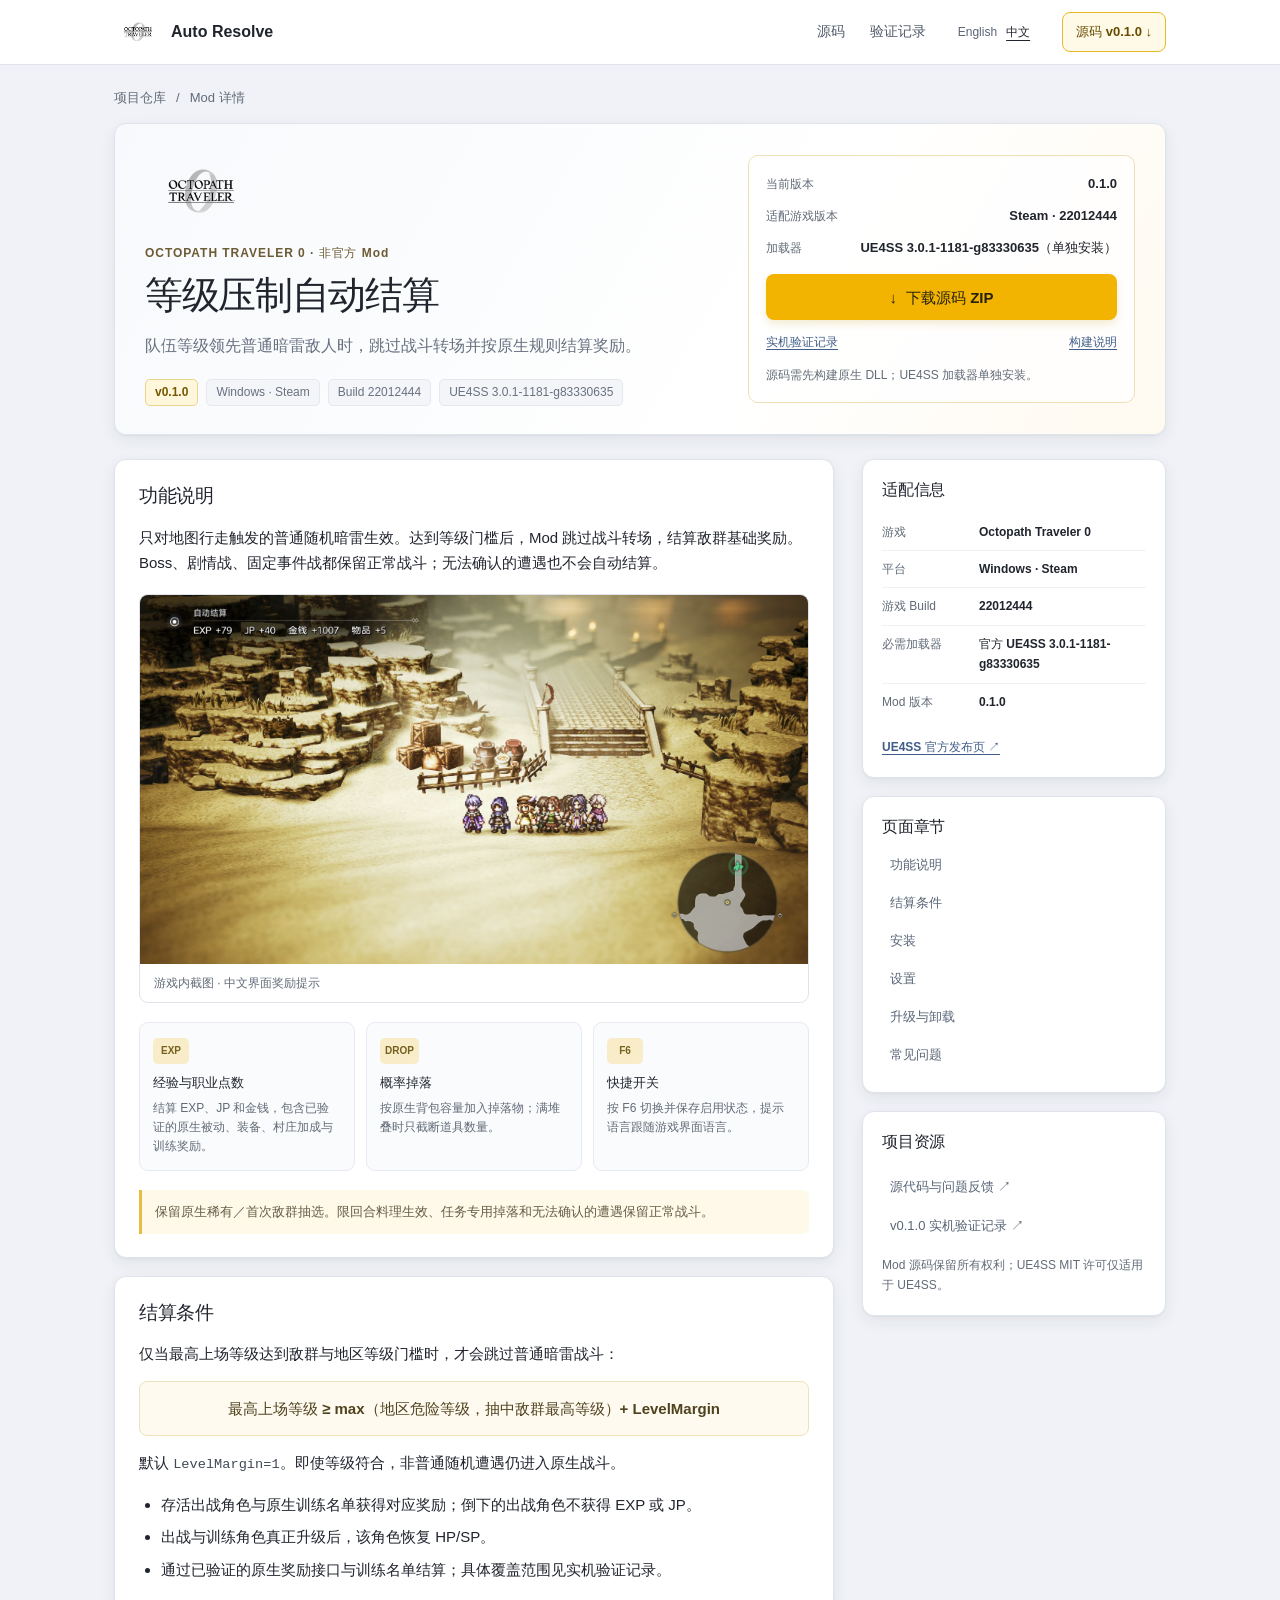
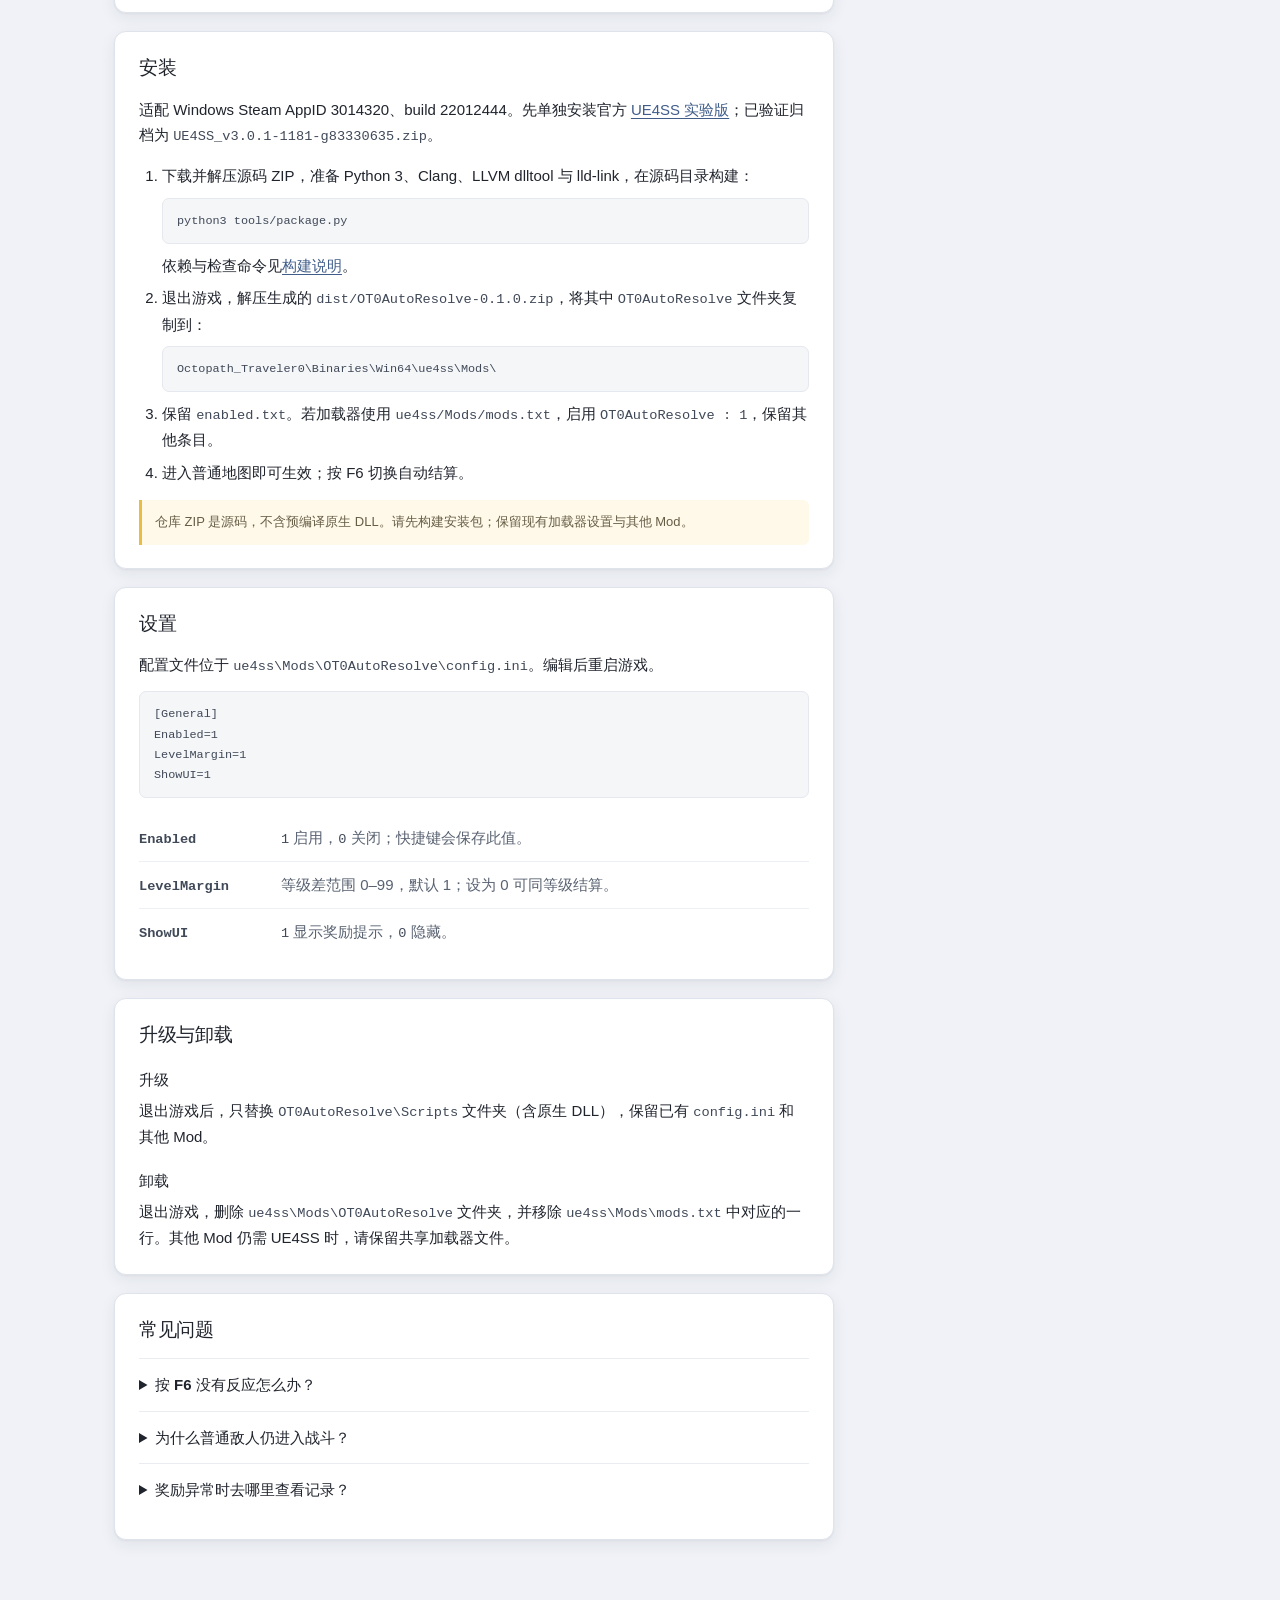
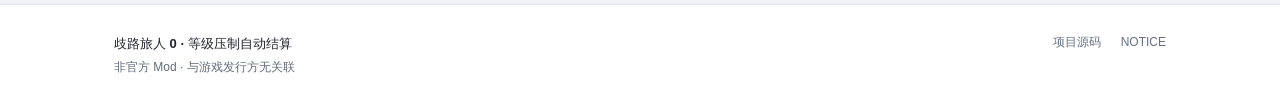
==== docs/site/zh.html @ 8232c1f1 "Replace inherited UE4SS tree with OT0 mod source and homepage" ====
<!doctype html>
<html lang="zh-CN">
  <head>
    <meta charset="utf-8">
    <meta name="viewport" content="width=device-width, initial-scale=1">
    <meta name="theme-color" content="#f1f3f8">
    <meta name="description" content="歧路旅人 0 等级压制自动结算 Mod：适配版本、功能说明、安装与设置。">
    <link rel="canonical" href="https://othinusg.github.io/octopath-traveler-0_autoresolve/zh.html">
    <link rel="alternate" hreflang="en" href="https://othinusg.github.io/octopath-traveler-0_autoresolve/">
    <link rel="alternate" hreflang="zh-CN" href="https://othinusg.github.io/octopath-traveler-0_autoresolve/zh.html">
    <link rel="alternate" hreflang="x-default" href="https://othinusg.github.io/octopath-traveler-0_autoresolve/">
    <meta property="og:title" content="歧路旅人 0 · 等级压制自动结算">
    <meta property="og:description" content="了解 OT0 Auto Resolve v0.1.0 的适配条件、安装步骤与功能范围。">
    <meta property="og:url" content="https://othinusg.github.io/octopath-traveler-0_autoresolve/zh.html">
    <link rel="icon" href="assets/octopath-logo.png" type="image/png" sizes="256x256">
    <link rel="stylesheet" href="assets/site.css?v=octopath-brand-1">
    <title>歧路旅人 0 · 等级压制自动结算</title>
  </head>
  <body>
    <header class="site-header">
      <div class="header-inner">
        <a class="brand" href="#top" aria-label="OT0 Auto Resolve 首页">
          <img class="brand-mark" src="assets/octopath-logo.png" width="48" height="48" alt="Octopath Traveler 0">
          <span class="brand-name">Auto Resolve</span>
        </a>
        <nav class="header-links" aria-label="项目链接">
          <a href="https://github.com/OthinusG/octopath-traveler-0_autoresolve">源码</a>
          <a href="https://github.com/OthinusG/octopath-traveler-0_autoresolve/blob/main/docs/VALIDATION.md">验证记录</a>
        </nav>
        <nav class="language-switch" aria-label="语言">
          <a href="./" lang="en">English</a>
          <a href="zh.html" lang="zh-CN" aria-current="page">中文</a>
        </nav>
        <a class="header-download" href="https://github.com/OthinusG/octopath-traveler-0_autoresolve/archive/refs/heads/main.zip">源码 v0.1.0 <span aria-hidden="true">↓</span></a>
      </div>
    </header>

    <main id="top" class="page-shell">
      <nav class="breadcrumb" aria-label="面包屑">
        <a href="https://github.com/OthinusG/octopath-traveler-0_autoresolve">项目仓库</a>
        <span aria-hidden="true">/</span>
        <span>Mod 详情</span>
      </nav>

      <section class="hero card" aria-labelledby="page-title">
        <div class="hero-copy">
          <img class="hero-logo" src="assets/octopath-logo.png" width="112" height="112" alt="Octopath Traveler 0">
          <p class="eyebrow">OCTOPATH TRAVELER 0 · 非官方 Mod</p>
          <h1 id="page-title">等级压制自动结算</h1>
          <p class="hero-summary">队伍等级领先普通暗雷敌人时，跳过战斗转场并按原生规则结算奖励。</p>
          <div class="tag-list" aria-label="版本与适配信息">
            <span class="tag tag-version">v0.1.0</span>
            <span class="tag">Windows · Steam</span>
            <span class="tag">Build 22012444</span>
            <span class="tag">UE4SS 3.0.1-1181-g83330635</span>
          </div>
        </div>
        <div class="download-panel">
          <div class="release-meta">
            <div><span>当前版本</span><strong>0.1.0</strong></div>
            <div><span>适配游戏版本</span><strong>Steam · 22012444</strong></div>
            <div><span>加载器</span><strong>UE4SS 3.0.1-1181-g83330635（单独安装）</strong></div>
          </div>
          <a class="download-button" href="https://github.com/OthinusG/octopath-traveler-0_autoresolve/archive/refs/heads/main.zip">
            <span aria-hidden="true">↓</span> 下载源码 ZIP
          </a>
          <div class="download-links">
            <a href="https://github.com/OthinusG/octopath-traveler-0_autoresolve/blob/main/docs/VALIDATION.md">实机验证记录</a>
            <a href="https://github.com/OthinusG/octopath-traveler-0_autoresolve/blob/main/docs/DEVELOPMENT.md">构建说明</a>
          </div>
          <p class="loader-note">源码需先构建原生 DLL；UE4SS 加载器单独安装。</p>
        </div>
      </section>


      <details class="mobile-toc">
        <summary>本页目录</summary>
        <nav aria-label="本页目录">
          <a href="#overview">功能说明</a>
          <a href="#eligibility">结算条件</a>
          <a href="#install">安装</a>
          <a href="#settings">设置</a>
          <a href="#maintenance">升级与卸载</a>
          <a href="#troubleshooting">常见问题</a>
        </nav>
      </details>

      <div class="content-grid">
        <article class="article-column">
          <section id="overview" class="content-card card">
            <h2>功能说明</h2>
            <p>只对地图行走触发的普通随机暗雷生效。达到等级门槛后，Mod 跳过战斗转场，结算敌群基础奖励。Boss、剧情战、固定事件战都保留正常战斗；无法确认的遭遇也不会自动结算。</p>
            <figure class="gameplay-preview">
              <img src="assets/gameplay-zh.png" width="3549" height="1962" alt="《歧路旅人 0》中文界面自动结算提示。" loading="lazy" decoding="async">
              <figcaption>游戏内截图 · 中文界面奖励提示</figcaption>
            </figure>
            <div class="feature-grid">
              <div><span class="feature-icon" aria-hidden="true">EXP</span><strong>经验与职业点数</strong><p>结算 EXP、JP 和金钱，包含已验证的原生被动、装备、村庄加成与训练奖励。</p></div>
              <div><span class="feature-icon" aria-hidden="true">DROP</span><strong>概率掉落</strong><p>按原生背包容量加入掉落物；满堆叠时只截断道具数量。</p></div>
              <div><span class="feature-icon" aria-hidden="true">F6</span><strong>快捷开关</strong><p>按 F6 切换并保存启用状态，提示语言跟随游戏界面语言。</p></div>
            </div>
            <p class="note">保留原生稀有／首次敌群抽选。限回合料理生效、任务专用掉落和无法确认的遭遇保留正常战斗。</p>
          </section>

          <section id="eligibility" class="content-card card">
            <h2>结算条件</h2>
            <p>仅当最高上场等级达到敌群与地区等级门槛时，才会跳过普通暗雷战斗：</p>
            <div class="formula">最高上场等级 ≥ max（地区危险等级，抽中敌群最高等级）+ LevelMargin</div>
            <p>默认 <code>LevelMargin=1</code>。即使等级符合，非普通随机遭遇仍进入原生战斗。</p>
            <ul>
              <li>存活出战角色与原生训练名单获得对应奖励；倒下的出战角色不获得 EXP 或 JP。</li>
              <li>出战与训练角色真正升级后，该角色恢复 HP/SP。</li>
              <li>通过已验证的原生奖励接口与训练名单结算；具体覆盖范围见实机验证记录。</li>
            </ul>
          </section>

          <section id="install" class="content-card card">
            <h2>安装</h2>
            <p>适配 Windows Steam AppID 3014320、build 22012444。先单独安装官方 <a href="https://github.com/UE4SS-RE/RE-UE4SS/releases/tag/experimental-latest">UE4SS 实验版</a>；已验证归档为 <code>UE4SS_v3.0.1-1181-g83330635.zip</code>。</p>
            <ol class="steps">
              <li>下载并解压源码 ZIP，准备 Python 3、Clang、LLVM dlltool 与 lld-link，在源码目录构建：
                <pre><code>python3 tools/package.py</code></pre>
                依赖与检查命令见<a href="https://github.com/OthinusG/octopath-traveler-0_autoresolve/blob/main/docs/DEVELOPMENT.md">构建说明</a>。</li>
              <li>退出游戏，解压生成的 <code>dist/OT0AutoResolve-0.1.0.zip</code>，将其中 <code>OT0AutoResolve</code> 文件夹复制到：
                <pre><code>Octopath_Traveler0\Binaries\Win64\ue4ss\Mods\</code></pre></li>
              <li>保留 <code>enabled.txt</code>。若加载器使用 <code>ue4ss/Mods/mods.txt</code>，启用 <code>OT0AutoResolve : 1</code>，保留其他条目。</li>
              <li>进入普通地图即可生效；按 F6 切换自动结算。</li>
            </ol>
            <p class="note">仓库 ZIP 是源码，不含预编译原生 DLL。请先构建安装包；保留现有加载器设置与其他 Mod。</p>
          </section>

          <section id="settings" class="content-card card">
            <h2>设置</h2>
            <p>配置文件位于 <code>ue4ss\Mods\OT0AutoResolve\config.ini</code>。编辑后重启游戏。</p>
            <pre><code>[General]
Enabled=1
LevelMargin=1
ShowUI=1</code></pre>
            <dl class="settings-list">
              <div><dt><code>Enabled</code></dt><dd><code>1</code> 启用，<code>0</code> 关闭；快捷键会保存此值。</dd></div>
              <div><dt><code>LevelMargin</code></dt><dd>等级差范围 0–99，默认 1；设为 0 可同等级结算。</dd></div>
              <div><dt><code>ShowUI</code></dt><dd><code>1</code> 显示奖励提示，<code>0</code> 隐藏。</dd></div>
            </dl>
          </section>

          <section id="maintenance" class="content-card card">
            <h2>升级与卸载</h2>
            <h3>升级</h3>
            <p>退出游戏后，只替换 <code>OT0AutoResolve\Scripts</code> 文件夹（含原生 DLL），保留已有 <code>config.ini</code> 和其他 Mod。</p>
            <h3>卸载</h3>
            <p>退出游戏，删除 <code>ue4ss\Mods\OT0AutoResolve</code> 文件夹，并移除 <code>ue4ss\Mods\mods.txt</code> 中对应的一行。其他 Mod 仍需 UE4SS 时，请保留共享加载器文件。</p>
          </section>

          <section id="troubleshooting" class="content-card card">
            <h2>常见问题</h2>
            <details class="faq-item">
              <summary>按 F6 没有反应怎么办？</summary>
              <p>检查 UE4SS 是否启动、<code>enabled.txt</code> 或现有 mods.txt 条目，以及 <code>Scripts/ot0_native.dll</code> 是否已构建并安装。F6 为固定快捷键；手动编辑配置后重启游戏。</p>
            </details>
            <details class="faq-item">
              <summary>为什么普通敌人仍进入战斗？</summary>
              <p>检查队伍等级是否达到当前门槛，并确认该战斗由地图移动触发。Boss、剧情、固定事件及无法确认的遭遇始终保留正常战斗。</p>
            </details>
            <details class="faq-item">
              <summary>奖励异常时去哪里查看记录？</summary>
              <p>Mod 不主动保存游戏。接口不可用时会保留正常战斗；奖励写入异常会停止后续自动结算，记录在游戏的 <code>Win64/ue4ss/Mods/OT0AutoResolve/OT0AutoResolve.log</code> 中。</p>
            </details>
          </section>
        </article>

        <aside class="sidebar" aria-label="快速信息">
          <section class="sidebar-card card">
            <h2>适配信息</h2>
            <dl class="facts-list">
              <div><dt>游戏</dt><dd>Octopath Traveler 0</dd></div>
              <div><dt>平台</dt><dd>Windows · Steam</dd></div>
              <div><dt>游戏 Build</dt><dd>22012444</dd></div>
              <div><dt>必需加载器</dt><dd>官方 UE4SS 3.0.1-1181-g83330635</dd></div>
              <div><dt>Mod 版本</dt><dd>0.1.0</dd></div>
            </dl>
            <a class="text-link" href="https://github.com/UE4SS-RE/RE-UE4SS/releases/tag/experimental-latest">UE4SS 官方发布页 <span aria-hidden="true">↗</span></a>
          </section>
          <nav class="sidebar-card toc-card card" aria-label="页面章节">
            <h2>页面章节</h2>
            <a href="#overview">功能说明</a>
            <a href="#eligibility">结算条件</a>
            <a href="#install">安装</a>
            <a href="#settings">设置</a>
            <a href="#maintenance">升级与卸载</a>
            <a href="#troubleshooting">常见问题</a>
          </nav>
          <section class="sidebar-card source-card card">
            <h2>项目资源</h2>
            <a href="https://github.com/OthinusG/octopath-traveler-0_autoresolve">源代码与问题反馈 <span aria-hidden="true">↗</span></a>
            <a href="https://github.com/OthinusG/octopath-traveler-0_autoresolve/blob/main/docs/VALIDATION.md">v0.1.0 实机验证记录 <span aria-hidden="true">↗</span></a>
            <p>Mod 源码保留所有权利；UE4SS MIT 许可仅适用于 UE4SS。</p>
          </section>
        </aside>
      </div>
    </main>

    <footer class="site-footer">
      <div class="footer-inner">
        <p><strong>歧路旅人 0 · 等级压制自动结算</strong><br><span>非官方 Mod · 与游戏发行方无关联</span></p>
        <nav aria-label="页脚链接">
          <a href="https://github.com/OthinusG/octopath-traveler-0_autoresolve">项目源码</a>
          <a href="https://github.com/OthinusG/octopath-traveler-0_autoresolve/blob/main/NOTICE.md">NOTICE</a>
        </nav>
      </div>
    </footer>
  </body>
</html>
---- docs/site/assets/site.css ----
:root {
  color-scheme: light;
  font-family: -apple-system, BlinkMacSystemFont, "Segoe UI", "PingFang SC", "Microsoft YaHei", sans-serif;
  color: #20242d;
  background: #f0f2f7;
  font-synthesis: none;
  text-rendering: optimizeLegibility;
  --page: #f0f2f7;
  --surface: #fff;
  --text: #20242d;
  --muted: #626b78;
  --line: #dfe3eb;
  --soft: #f5f6f9;
  --amber: #f2b400;
  --amber-dark: #d79e00;
  --blue: #5a6c88;
  --radius: 12px;
  --shadow: 0 5px 16px rgb(32 42 60 / 7%), 0 1px 2px rgb(32 42 60 / 5%);
}

* { box-sizing: border-box; }

html { scroll-behavior: smooth; scroll-padding-top: 1rem; }

body {
  min-width: 320px;
  margin: 0;
  background: var(--page);
  color: var(--text);
  font-size: 15px;
  line-height: 1.7;
}

a { color: #405d8a; text-decoration-thickness: 1px; text-underline-offset: 3px; }
a:hover { color: #263e67; }
a:focus-visible, summary:focus-visible { outline: 3px solid #7a9bd1; outline-offset: 3px; border-radius: 4px; }

.site-header { background: var(--surface); border-bottom: 1px solid var(--line); }
.header-inner { width: min(1052px, calc(100% - 40px)); min-height: 64px; margin: auto; display: flex; align-items: center; gap: 32px; }
.brand { display: inline-flex; align-items: center; gap: 9px; color: var(--text); font-size: 16px; font-weight: 750; text-decoration: none; white-space: nowrap; }
.brand-mark { display: block; width: 48px; height: 48px; object-fit: contain; border-radius: 20%; }
.hero-logo { display: block; width: 112px; max-width: 100%; height: auto; margin-bottom: 12px; border-radius: 20%; }
.header-links { display: flex; align-items: center; gap: 25px; margin-left: auto; }
.header-links a { color: #515a69; font-size: 14px; text-decoration: none; }
.language-switch { display: flex; align-items: center; gap: 9px; white-space: nowrap; font-size: 12px; }
.language-switch a { color: #596577; text-decoration: none; }
.language-switch [aria-current="page"] { color: #20242d; font-weight: 750; text-decoration: underline; text-underline-offset: 4px; }
.header-download { padding: 8px 13px; border: 1px solid #e7b922; border-radius: 8px; background: #fff9e7; color: #664d00; font-size: 13px; font-weight: 700; text-decoration: none; white-space: nowrap; }
.header-download:hover { background: #fff2c5; color: #4c3900; }

.page-shell { width: min(1052px, calc(100% - 40px)); margin: 22px auto 64px; }
.breadcrumb { display: flex; align-items: center; gap: 10px; margin: 0 0 14px; color: #626b78; font-size: 13px; }
.breadcrumb a { color: #626b78; text-decoration: none; }
.card { border: 1px solid var(--line); border-radius: var(--radius); background: var(--surface); box-shadow: var(--shadow); }

.hero { display: grid; grid-template-columns: minmax(0, 1.25fr) minmax(310px, .85fr); gap: 34px; align-items: center; padding: 28px 30px; background: linear-gradient(120deg, #f7f9fc 0%, #fff 63%, #fffaf0 100%); }
.eyebrow { margin: 0 0 8px; color: #6c5b34; font-size: 12px; font-weight: 750; letter-spacing: .08em; }
h1 { margin: 0; font-size: clamp(28px, 3.2vw, 38px); line-height: 1.25; letter-spacing: -.035em; }
.hero-summary { max-width: 520px; margin: 13px 0 20px; color: #687180; font-size: 16px; }
.tag-list { display: flex; flex-wrap: wrap; gap: 8px; }
.tag { display: inline-flex; align-items: center; min-height: 27px; padding: 2px 9px; border: 1px solid #e5e8ee; border-radius: 5px; background: #f4f5f8; color: #687180; font-size: 12px; line-height: 1.4; }
.tag-version { border-color: #ead38b; background: #fff7dc; color: #745800; font-weight: 700; }
.download-panel { padding: 17px; border: 1px solid #eddfb6; border-radius: 10px; background: rgb(255 255 255 / 82%); }
.release-meta { display: grid; gap: 10px; margin-bottom: 15px; }
.release-meta div { display: flex; justify-content: space-between; gap: 12px; align-items: baseline; }
.release-meta span { flex-shrink: 0; color: var(--muted); font-size: 12px; }
.release-meta strong { text-align: right; font-size: 13px; font-weight: 650; }
.download-button { display: flex; min-height: 46px; justify-content: center; align-items: center; gap: 9px; border-radius: 8px; background: var(--amber); box-shadow: 0 4px 9px rgb(190 143 0 / 18%); color: #28220e; font-size: 15px; font-weight: 800; text-decoration: none; }
.download-button:hover { background: #ffc326; color: #1d190c; }
.download-links { display: flex; flex-wrap: wrap; justify-content: space-between; gap: 8px 16px; margin-top: 12px; }
.download-links a { font-size: 12px; }
.loader-note { margin: 12px 0 0; color: var(--muted); font-size: 12px; }
.gameplay-preview { min-width: 0; max-width: 100%; margin: 18px 0; overflow: hidden; border: 1px solid var(--line); border-radius: 9px; }
.gameplay-preview img { display: block; width: 100%; max-width: 100%; height: auto; }
.gameplay-preview figcaption { padding: 9px 14px; color: var(--muted); font-size: 12px; }

.mobile-toc { display: none; }
.content-grid { display: grid; grid-template-columns: minmax(0, 2.25fr) minmax(240px, .95fr); gap: 28px; align-items: start; margin-top: 24px; }
.article-column, .sidebar { display: grid; gap: 18px; min-width: 0; }
.content-card { min-width: 0; padding: 23px 24px; scroll-margin-top: 16px; }
h2 { margin: 0 0 15px; font-size: 19px; line-height: 1.4; letter-spacing: -.015em; }
h3 { margin: 19px 0 5px; font-size: 15px; }
p { margin: 0 0 13px; }
p:last-child { margin-bottom: 0; }
.content-card > :last-child { margin-bottom: 0; }
.feature-grid { display: grid; grid-template-columns: repeat(3, minmax(0, 1fr)); gap: 11px; margin: 19px 0; }
.feature-grid > div { min-width: 0; padding: 13px; border: 1px solid #e7eaf0; border-radius: 9px; background: #fafbfc; }
.feature-icon { display: inline-grid; min-width: 36px; height: 26px; place-items: center; margin-bottom: 8px; padding: 0 5px; border-radius: 5px; background: #f8edc8; color: #76601e; font-size: 10px; font-weight: 800; }
.feature-grid strong { display: block; font-size: 13px; }
.feature-grid p { margin: 5px 0 0; color: var(--muted); font-size: 12px; line-height: 1.6; }
.note { padding: 11px 13px; border-left: 3px solid #e9bd43; border-radius: 0 6px 6px 0; background: #fff9e9; color: #665d45; font-size: 13px; }
.formula { margin: 14px 0; padding: 14px; overflow-wrap: anywhere; border: 1px solid #eee2bd; border-radius: 8px; background: #fffaf0; color: #4f421e; font-weight: 750; text-align: center; }
ul, ol { padding-left: 22px; }
li { margin: 7px 0; }
code, pre { font-family: ui-monospace, SFMono-Regular, Menlo, Consolas, monospace; }
code { overflow-wrap: anywhere; color: #404958; font-size: .91em; }
pre { max-width: 100%; margin: 9px 0; padding: 12px 14px; overflow-x: auto; border: 1px solid #e5e8ee; border-radius: 7px; background: #f5f6f8; color: #323945; font-size: 13px; line-height: 1.55; tab-size: 4; }
pre code { overflow-wrap: normal; white-space: pre; }
.steps { padding-left: 23px; }
.settings-list { margin: 17px 0 0; }
.settings-list > div { display: grid; grid-template-columns: 130px minmax(0, 1fr); gap: 12px; padding: 10px 0; border-bottom: 1px solid #edf0f4; }
.settings-list > div:last-child { border: 0; }
.settings-list dt { font-weight: 700; }
.settings-list dd { margin: 0; color: #596271; }
.faq-item { border-top: 1px solid #e9ecf1; }
.faq-item summary { padding: 13px 0; cursor: pointer; font-weight: 650; }
.faq-item p { padding: 0 0 13px; color: #596271; }

.sidebar { position: sticky; top: 16px; }
.sidebar-card { padding: 19px; }
.sidebar-card h2 { margin-bottom: 12px; font-size: 16px; }
.facts-list { margin: 0 0 13px; }
.facts-list div { display: grid; grid-template-columns: 90px minmax(0, 1fr); gap: 7px; padding: 8px 0; border-bottom: 1px solid #edf0f4; }
.facts-list div:last-child { border: 0; }
.facts-list dt { color: var(--muted); font-size: 12px; }
.facts-list dd { margin: 0; font-size: 12px; font-weight: 650; overflow-wrap: anywhere; }
.text-link { font-size: 12px; font-weight: 650; }
.toc-card { display: grid; gap: 2px; }
.toc-card h2 { margin-bottom: 6px; }
.toc-card a, .source-card > a { padding: 7px 8px; border-radius: 5px; color: #596577; font-size: 13px; text-decoration: none; }
.toc-card a:hover, .source-card > a:hover { background: #f4f5f8; color: #293e62; }
.source-card { display: grid; gap: 3px; }
.source-card p { margin: 8px 0 0; color: var(--muted); font-size: 12px; }
.site-footer { border-top: 1px solid #e2e6ed; background: #fff; }
.footer-inner { display: flex; width: min(1052px, calc(100% - 40px)); justify-content: space-between; gap: 24px; margin: auto; padding: 27px 0; }
.footer-inner p { margin: 0; font-size: 13px; line-height: 1.8; }
.footer-inner p span { color: var(--muted); font-size: 12px; }
.footer-inner nav { display: flex; flex-wrap: wrap; align-content: start; gap: 12px 20px; }
.footer-inner nav a { color: #657083; font-size: 12px; text-decoration: none; }

@media (max-width: 760px) {
  body { font-size: 14px; }
  .header-inner { width: min(100% - 28px, 600px); min-height: 58px; gap: 12px; }
  .brand { gap: 7px; font-size: 14px; }
  .brand-mark { width: 40px; height: 40px; }
  .brand-name { display: none; }
  .header-links { display: none; }
  .language-switch { margin-left: auto; gap: 8px; }
  .header-download { margin-left: 0; padding: 7px 9px; font-size: 12px; }
  .page-shell { width: min(100% - 28px, 600px); margin: 16px auto 40px; }
  .breadcrumb { margin-bottom: 11px; }
  .hero { grid-template-columns: minmax(0, 1fr); gap: 19px; padding: 20px; }
  h1 { font-size: clamp(27px, 8vw, 34px); }
  .hero-summary { margin: 10px 0 15px; font-size: 14px; }
  .download-panel { padding: 14px; }
  .content-grid { grid-template-columns: minmax(0, 1fr); gap: 15px; margin-top: 15px; }
  .article-column { gap: 13px; }
  .content-card { padding: 18px 17px; scroll-margin-top: 12px; }
  .feature-grid { grid-template-columns: minmax(0, 1fr); gap: 8px; }
  .feature-grid > div { display: grid; grid-template-columns: 42px minmax(0, 1fr); gap: 0 9px; align-items: center; padding: 10px; }
  .feature-icon { grid-row: span 2; margin: 0; }
  .feature-grid p { margin-top: 1px; }
  .sidebar { position: static; }
  .toc-card { display: none; }
  .mobile-toc { display: block; margin-top: 13px; padding: 0 14px; border: 1px solid var(--line); border-radius: 9px; background: var(--surface); }
  .mobile-toc summary { padding: 10px 0; cursor: pointer; color: #49566b; font-size: 13px; font-weight: 700; }
  .mobile-toc nav { display: grid; grid-template-columns: repeat(2, minmax(0, 1fr)); gap: 3px 10px; padding: 0 0 10px; }
  .mobile-toc nav a { padding: 5px 2px; font-size: 12px; text-decoration: none; }
  .settings-list > div { grid-template-columns: 100px minmax(0, 1fr); gap: 8px; }
  .footer-inner { width: min(100% - 28px, 600px); flex-direction: column; gap: 12px; padding: 21px 0; }
}

@media (max-width: 360px) {
  .header-inner { width: calc(100% - 20px); flex-wrap: wrap; column-gap: 8px; row-gap: 5px; padding: 7px 0; }
  .brand { font-size: 13px; }
  .header-download { margin-left: auto; padding: 6px 7px; font-size: 11px; }
  .page-shell { width: calc(100% - 20px); }
  .hero { padding: 16px; }
  .content-card { padding: 16px 14px; }
  .settings-list > div { grid-template-columns: minmax(0, 1fr); gap: 2px; }
  .footer-inner { width: calc(100% - 20px); }
}

@media (prefers-reduced-motion: reduce) {
  html { scroll-behavior: auto; }
  *, *::before, *::after { animation-duration: .01ms !important; animation-iteration-count: 1 !important; transition-duration: .01ms !important; }
}
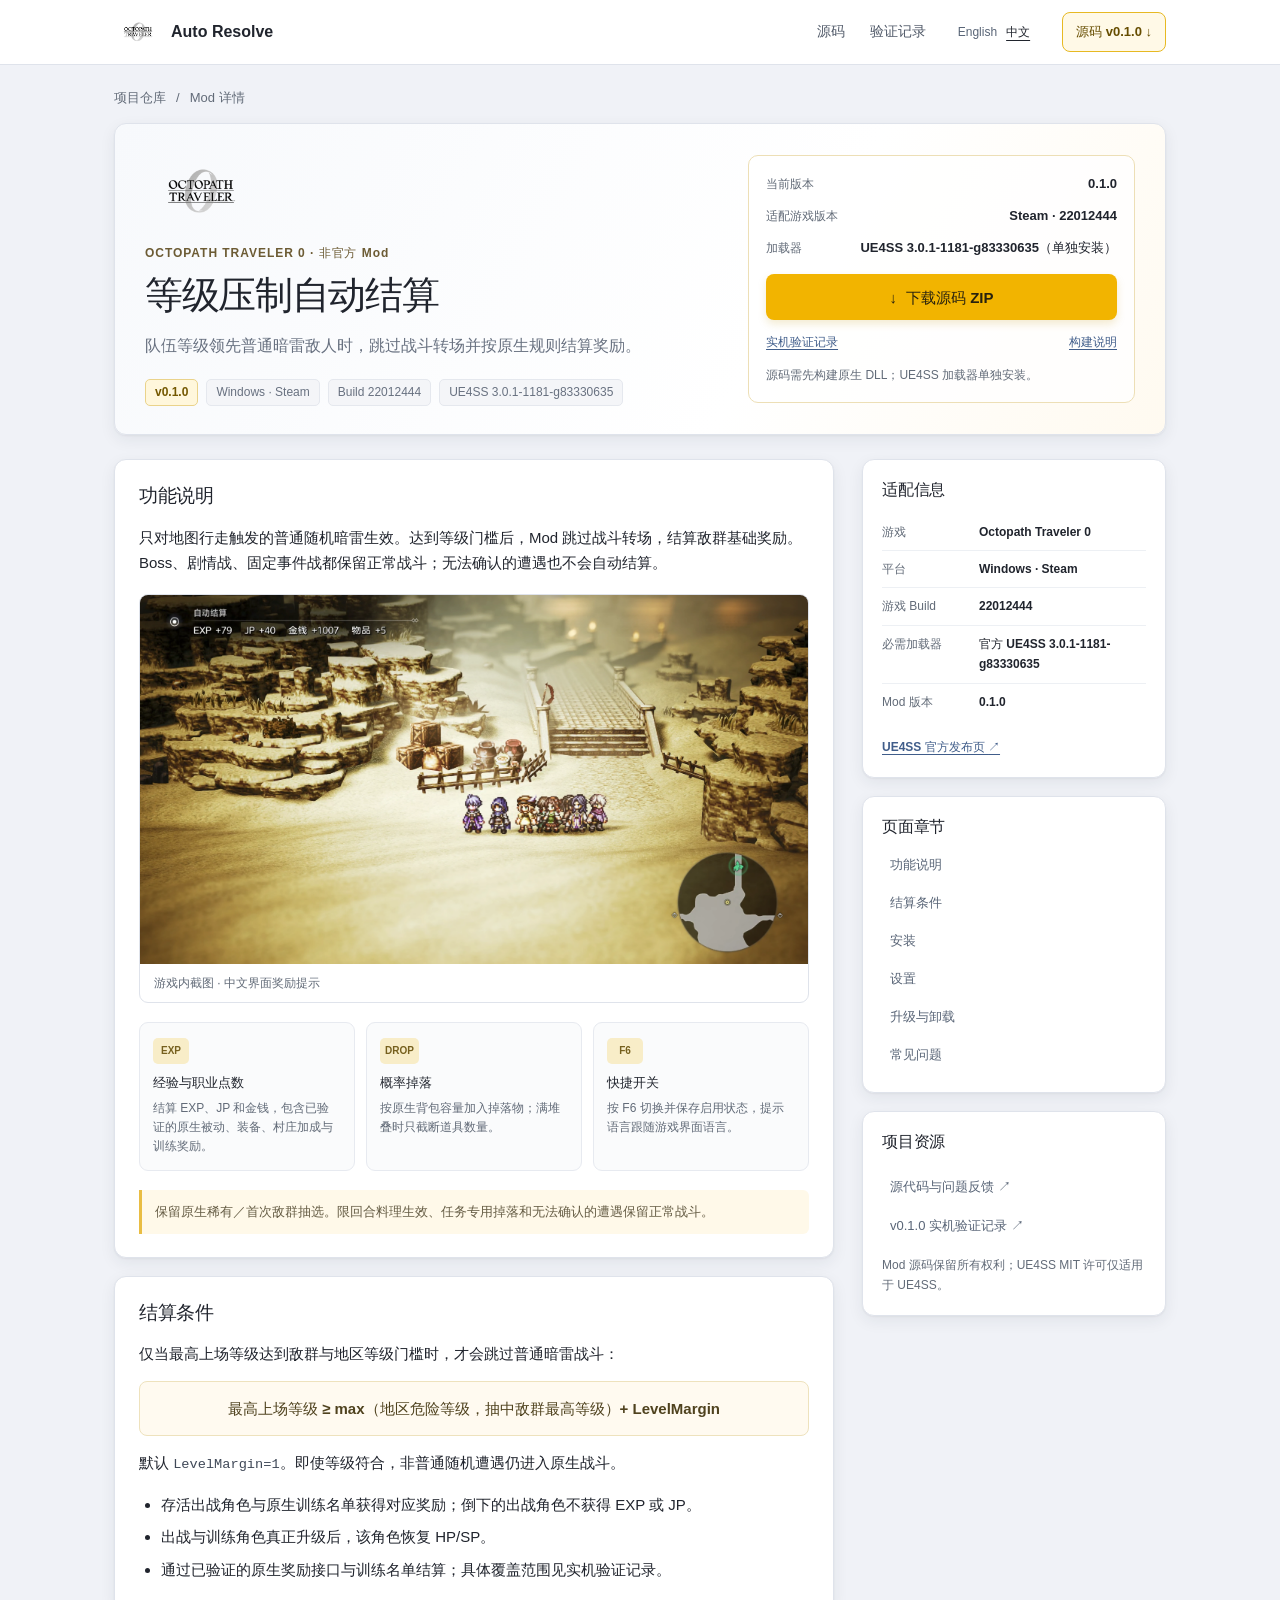
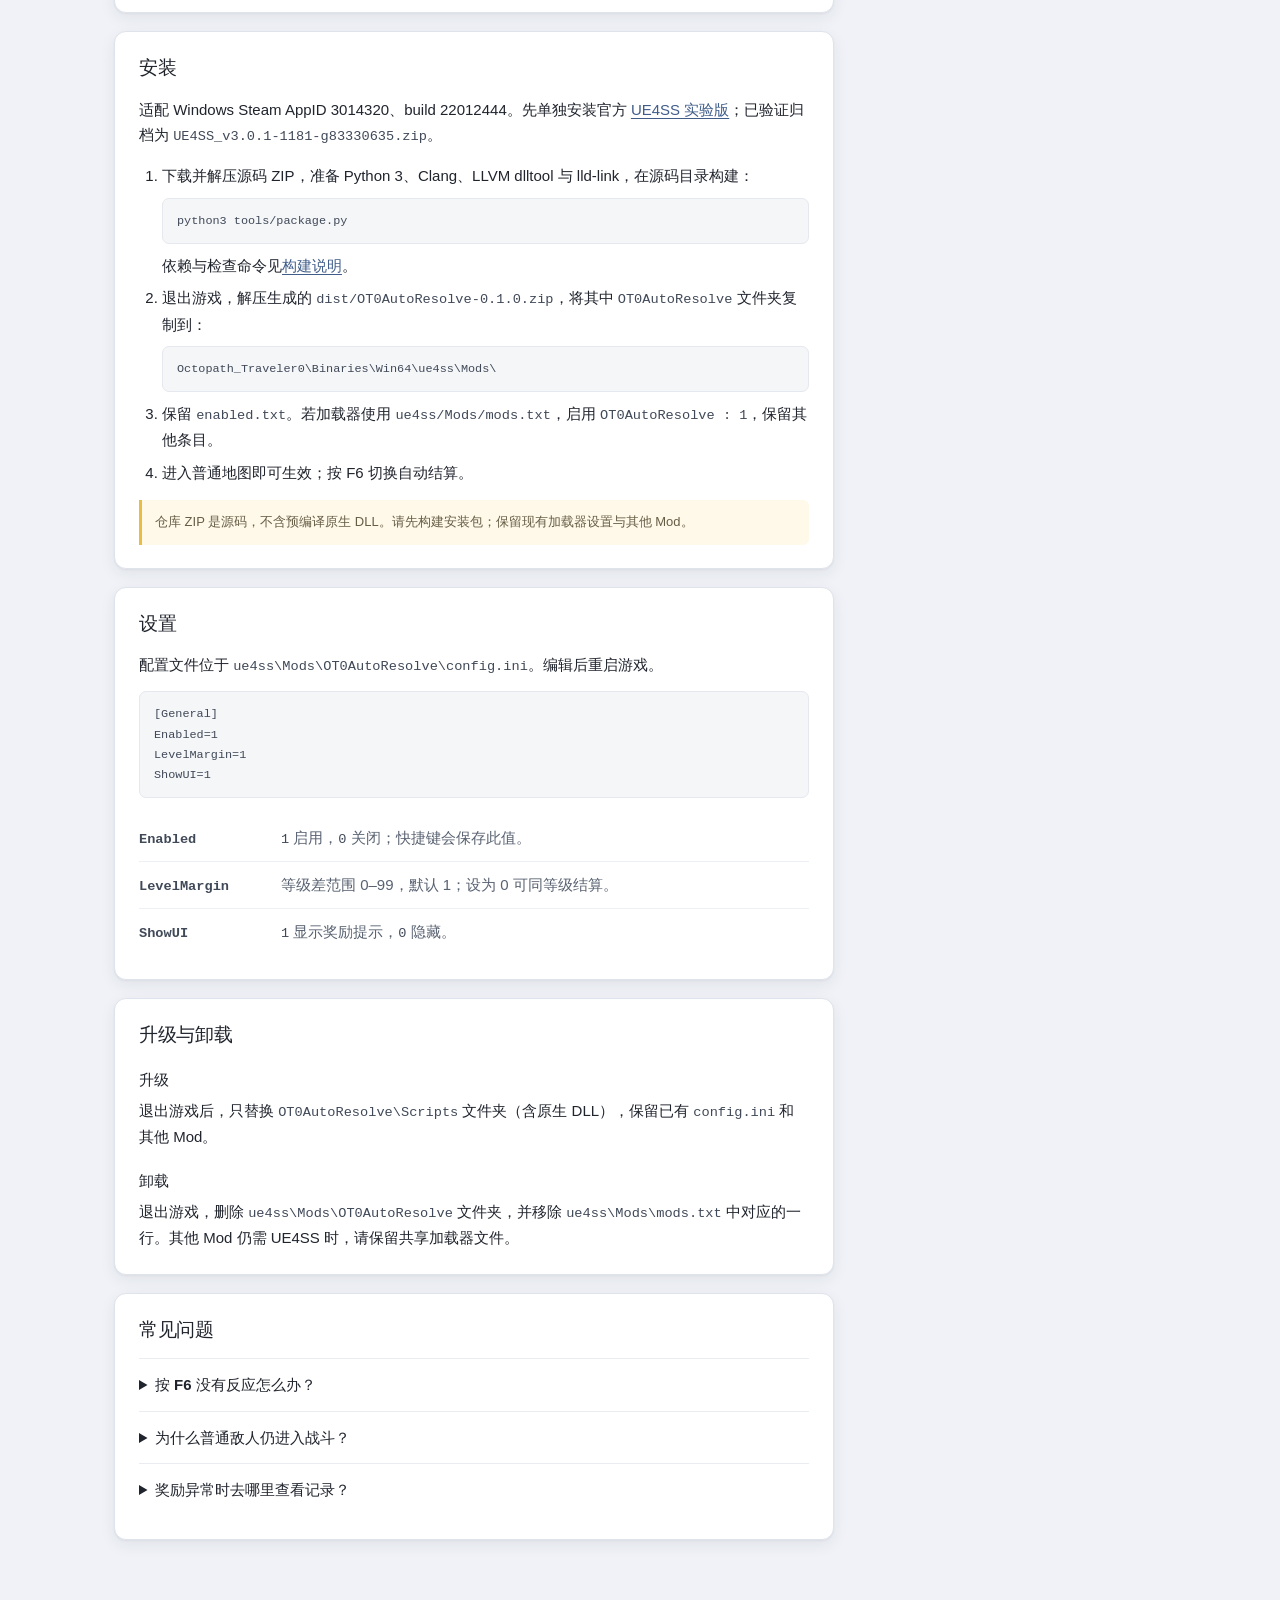
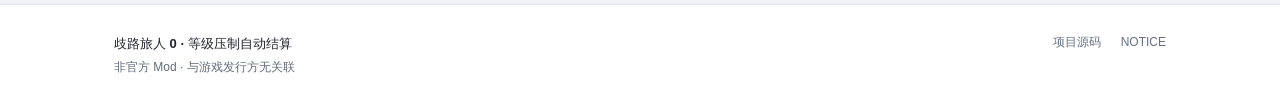
==== commit 514f9b9d: "Optimize homepage screenshots for reliable loading" ====
--- a/docs/site/zh.html
+++ b/docs/site/zh.html
@@ -91,7 +91,7 @@
             <h2>功能说明</h2>
             <p>只对地图行走触发的普通随机暗雷生效。达到等级门槛后，Mod 跳过战斗转场，结算敌群基础奖励。Boss、剧情战、固定事件战都保留正常战斗；无法确认的遭遇也不会自动结算。</p>
             <figure class="gameplay-preview">
-              <img src="assets/gameplay-zh.png" width="3549" height="1962" alt="《歧路旅人 0》中文界面自动结算提示。" loading="lazy" decoding="async">
+              <img src="assets/gameplay-zh.webp" width="3549" height="1962" alt="《歧路旅人 0》中文界面自动结算提示。" loading="lazy" decoding="async">
               <figcaption>游戏内截图 · 中文界面奖励提示</figcaption>
             </figure>
             <div class="feature-grid">
